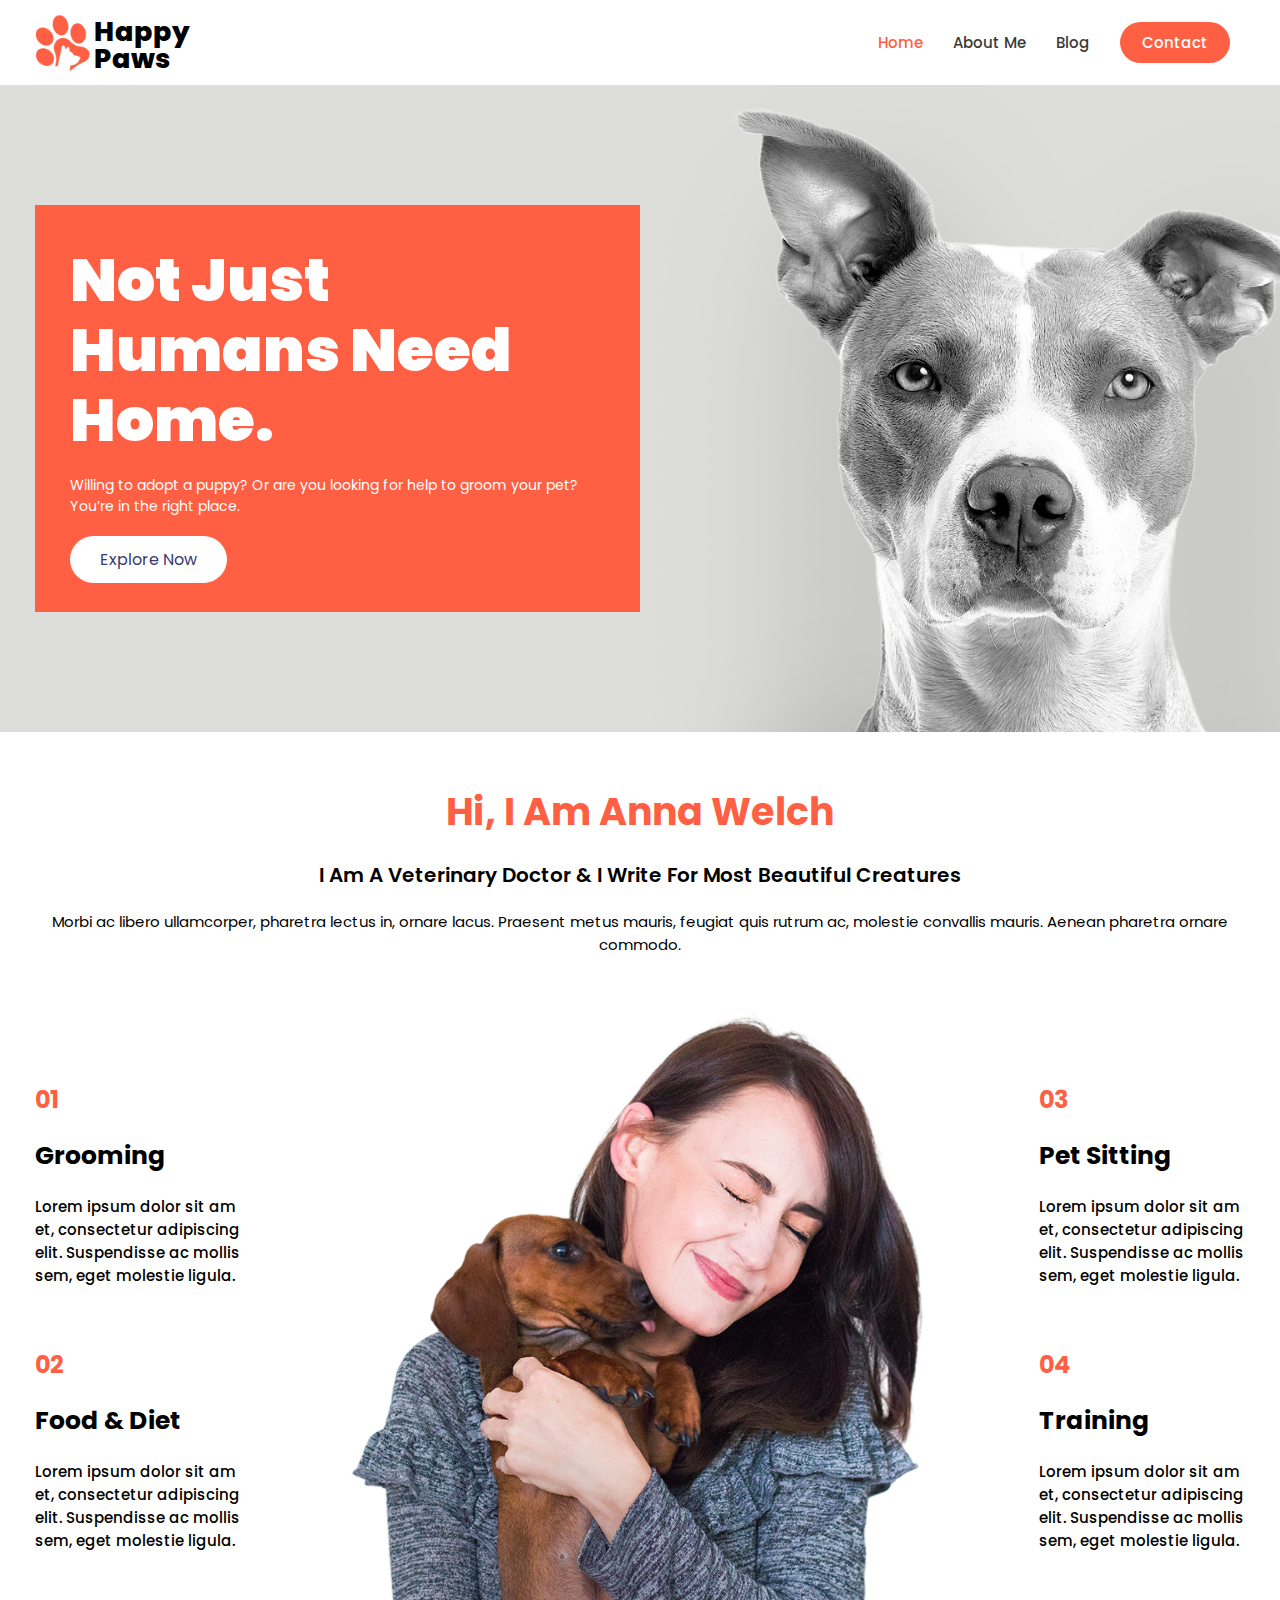
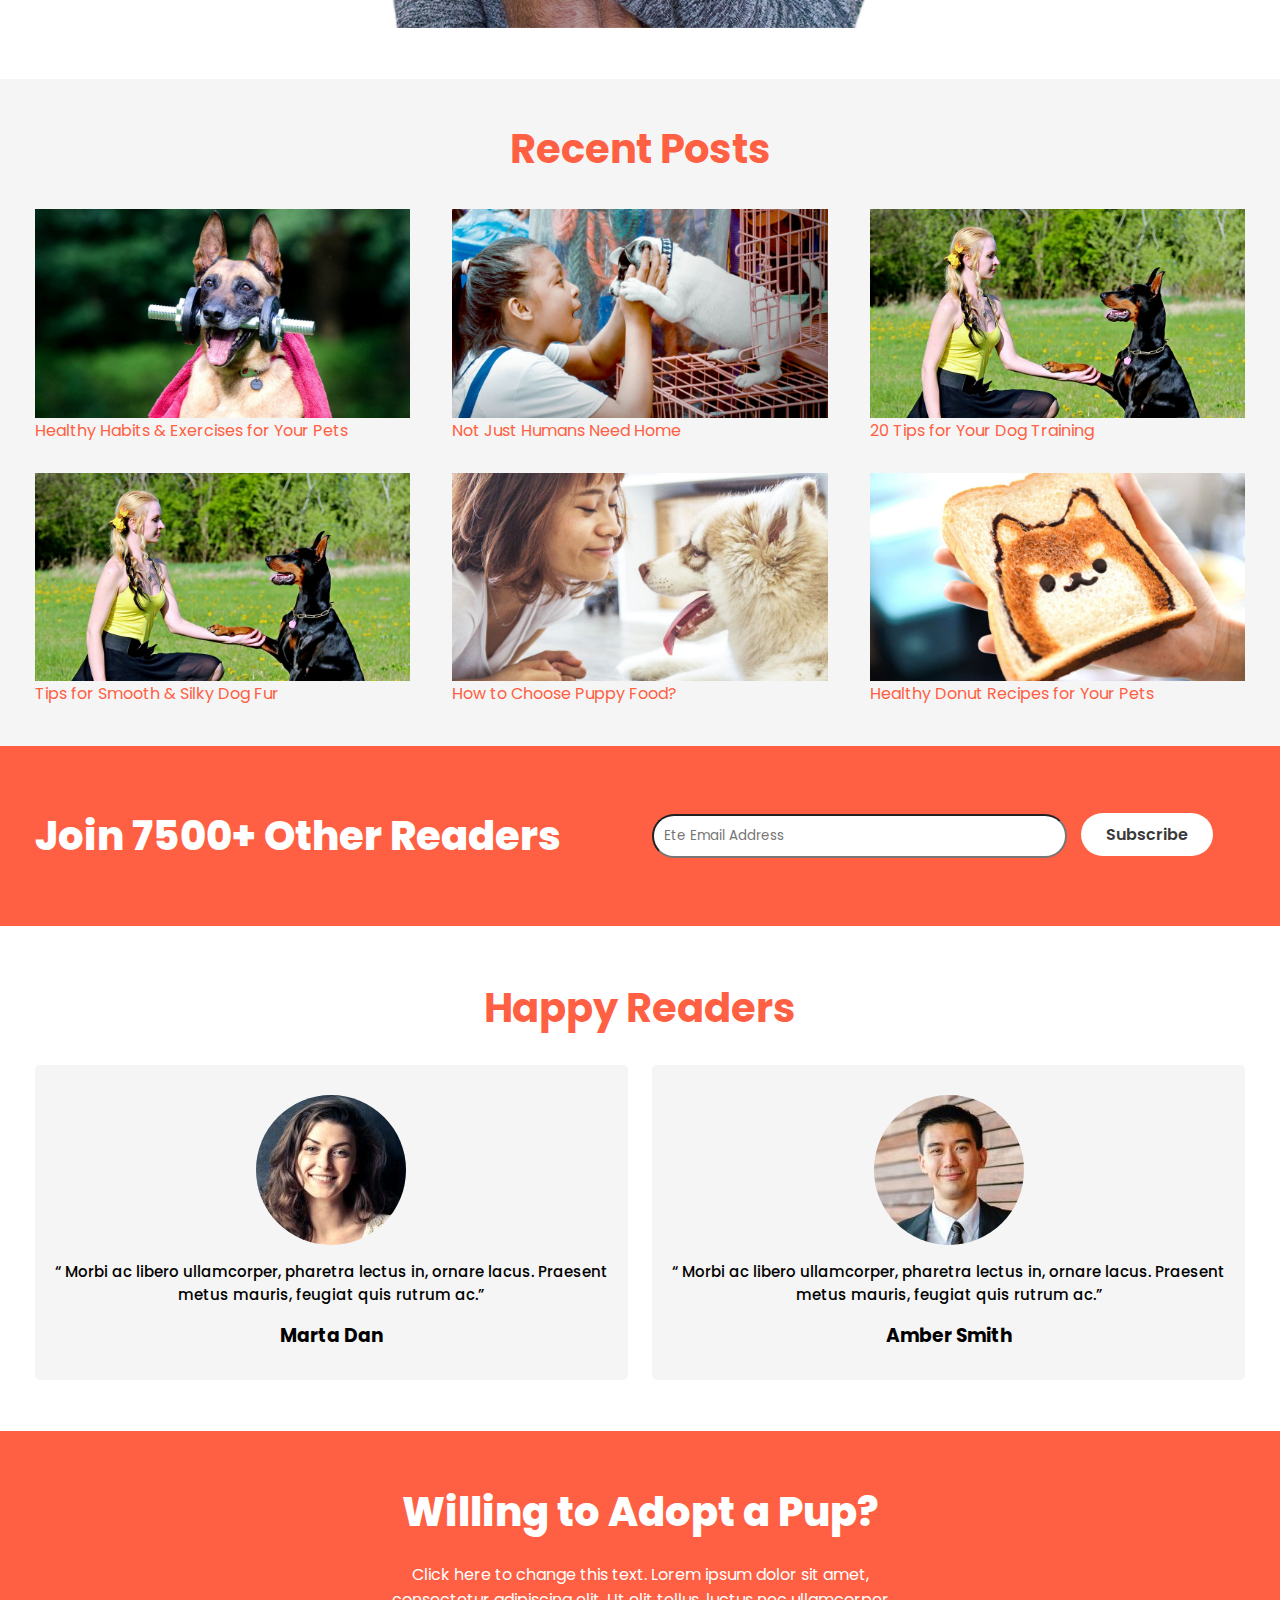
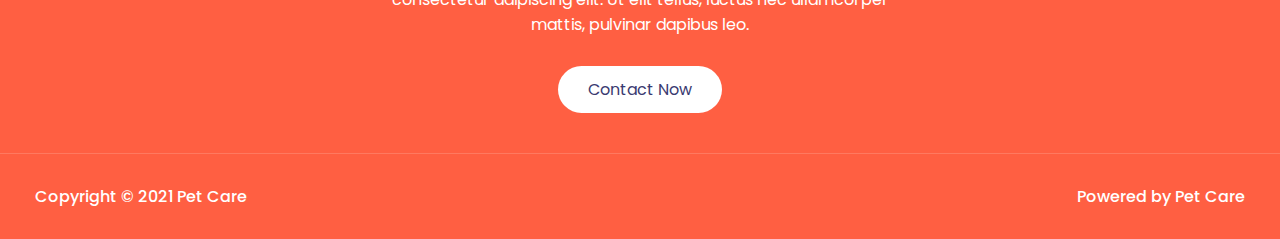
==== index.html @ fa4128a4 "Add files via upload" ====
<!DOCTYPE html>
<html lang="en">

<head>
    <meta charset="UTF-8">
    <meta http-equiv="X-UA-Compatible" content="IE=edge">
    <meta name="viewport" content="width=device-width, initial-scale=1.0">
    <!-- Font Awesome CDN -->
    <link rel="stylesheet" href="https://cdnjs.cloudflare.com/ajax/libs/font-awesome/6.0.0-beta2/css/all.min.css"
        integrity="sha512-YWzhKL2whUzgiheMoBFwW8CKV4qpHQAEuvilg9FAn5VJUDwKZZxkJNuGM4XkWuk94WCrrwslk8yWNGmY1EduTA=="
        crossorigin="anonymous" referrerpolicy="no-referrer" />
    <!-- Mai CSS -->
    <link rel="stylesheet" href="./css/style.css">
    <title>Home-pet Care</title>
</head>

<body>
    <!-- header section Start -->
    <section class="header">
        <header>
            <a href="./index.html" class="header-col1">
                <img src="./images/site-favicon-free-img.png" alt="logo">
                <h2>Happy <br> Paws</h2>
            </a>
            <div class="header-col12">
                <ul>
                    <li><a href="./index.html" class="active">Home</a></li>
                    <li><a href="./about.html">About Me</a></li>
                    <li><a href="./blog.html">Blog</a></li>
                    <li><a href="#">Contact</a></li>
                </ul>
            </div>
        </header>
    </section>
    <!-- header section end -->

    <!-- BAnner start -->
    <section class="banner">
        <div class="container">
            <div class="banner-text">
                <h1>Not Just Humans Need Home.</h1>
                <p>Willing to adopt a puppy? Or are you looking for help to groom your pet? You’re in the right place.
                </p>
                <a href="#" class="btn">Explore Now</a>
            </div>
        </div>
    </section>
    <!-- BAnner end -->


    <!-- about start -->
    <section class="about">
        <div class="textBx">
            <h1>Hi, I Am Anna Welch</h1>
            <h3>I Am A Veterinary Doctor & I Write For Most Beautiful Creatures</h3>
            <p>Morbi ac libero ullamcorper, pharetra lectus in, ornare lacus. Praesent metus mauris, feugiat quis rutrum
                ac, molestie convallis mauris. Aenean pharetra ornare commodo.</p>
        </div>
        <div class="container">
            <div class="col1">
                <div class="textBx2">
                    <h2>01</h2>
                    <h1>Grooming</h1>
                    <p>Lorem ipsum dolor sit amet, consectetur adipiscing elit. Suspendisse ac mollis sem, eget molestie
                        ligula.</p>
                </div>
                <div class="textBx2">
                    <h2>02</h2>
                    <h1>Food & Diet</h1>
                    <p>Lorem ipsum dolor sit amet, consectetur adipiscing elit. Suspendisse ac mollis sem, eget molestie
                        ligula.</p>
                </div>
            </div>
            <div class="col2">
                <img src="./images/about-img.png" alt="Image">
            </div>
            <div class="col1">
                <div class="textBx2">
                    <h2>03</h2>
                    <h1>Pet Sitting</h1>
                    <p>Lorem ipsum dolor sit amet, consectetur adipiscing elit. Suspendisse ac mollis sem, eget molestie
                        ligula.</p>
                </div>
                <div class="textBx2">
                    <h2>04</h2>
                    <h1>Training</h1>
                    <p>Lorem ipsum dolor sit amet, consectetur adipiscing elit. Suspendisse ac mollis sem, eget molestie
                        ligula.</p>
                </div>
            </div>
        </div>
    </section>
    <!-- about end -->


    <!-- post start -->
    <section class="post">
        <h1>Recent Posts</h1>
        <div class="container">
            <div class="col-1">
                <img src="./images/blog08-free-img.jpg" alt="image">
                <p>Healthy Habits & Exercises for Your Pets</p>
            </div>
            <div class="col-1">
                <img src="./images/blog09-free-img.jpg" alt="image">
                <p>Not Just Humans Need Home</p>
            </div>
            <div class="col-1">
                <img src="./images/blog07-free-img.jpg" alt="image">
                <p>20 Tips for Your Dog Training</p>
            </div>
        </div>

        <div class="container post-row">
            <div class="col-1">
                <img src="./images/blog07-free-img.jpg" alt="image">
                <p>Tips for Smooth & Silky Dog Fur</p>
            </div>
            <div class="col-1">
                <img src="./images/blog01-free-img.jpg" alt="image">
                <p>How to Choose Puppy Food?</p>
            </div>
            <div class="col-1">
                <img src="./images/blog02-free-img.jpg" alt="image">
                <p>Healthy Donut Recipes for Your Pets</p>
            </div>
        </div>
    </section>
    <!-- post end -->

    <!-- contrac start -->
    <section class="contact">
        <div class="container">
            <div class="col-1">
                <h1>Join 7500+ Other Readers</h1>
            </div>
            <div class="col-1">
                <form action="#">
                    <input type="text" placeholder="Ete Email Address">
                    <a href="#">Subscribe</a>
                </form>
            </div>
        </div>
    </section>
    <!-- contrac end -->

    <!-- testimonial start -->

    <section class="testimonial">
        <h1>Happy Readers</h1>
        <div class="container">
            <div class="col-1">
                <img src="./images/testimonial1-free-img-150x150.jpg" alt="img">
                <p>“ Morbi ac libero ullamcorper, pharetra lectus in, ornare lacus. Praesent metus mauris, feugiat quis
                    rutrum ac.”</p>
                <h3>Marta Dan</h3>
            </div>
            <div class="col-1">
                <img src="./images/testimonial2-free-img-150x150.jpg" alt="img">
                <p>“ Morbi ac libero ullamcorper, pharetra lectus in, ornare lacus. Praesent metus mauris, feugiat quis
                    rutrum ac.”</p>
                <h3>Amber Smith</h3>
            </div>
        </div>
    </section>
    <!-- testimonial end -->

    <!-- contact2 start -->
    <section class="contact2">
        <div class="">
            <h1>Willing to Adopt a Pup?</h1>
            <p>Click here to change this text. Lorem ipsum dolor sit amet, consectetur adipiscing elit. Ut elit tellus, luctus nec ullamcorper mattis, pulvinar dapibus leo.</p>
            <a href="#" class="btn">Contact Now</a>
        </div>
    </section>
    <!-- contact2 end -->



    <hr>




    <!-- footer start -->
    <footer>
        <div class="container">
            <p>Copyright © 2021 Pet Care</p>
            <p>Powered by Pet Care</p>
        </div>
    </footer>
    <!-- footer end -->
</body>

</html>
---- css/style.css ----
/* Common CSS */
@import url('https://fonts.googleapis.com/css2?family=Poppins:wght@200;300;400;500;600;700;800;900&display=swap');


* {
    margin: 0;
    padding: 0;
    outline: 0;
    box-sizing: border-box;
    font-family: 'Poppins', sans-serif;
}

h1,
h2,
h3,
h4,
h5,
h6,
p,
span,
a {
    font-family: 'Poppins', sans-serif;
}

img {
    max-width: 100%;
    vertical-align: middle;
}

a {
    text-decoration: none;
}

ul,
ol {
    list-style-type: none;
}


/* Regular CSS */
.container {
    width: 1210px;
    margin: 0 auto;
    display: flex;
    justify-content: space-between;
    align-items: center;
}

/* Customization CSS */
.header {
    background: #FFFFFF;
    box-shadow: 0px 1px 0px 0px rgba(104, 103, 103, 0.1);
}

header {
    display: flex;
    justify-content: space-between;
    align-items: center;
    height: 85px;
    width: 1210px;
    margin: 0 auto;
}

header .header-col1 {
    display: flex;
    cursor: pointer;
}

header .header-col1 img {
    width: 55px;
}

header .header-col1 h2 {
    line-height: 27px;
    font-size: 27px;
    font-weight: 800;
    padding-top: 4px;
    margin-left: 4px;
    color: black;
}


header ul {
    display: flex;
}

header ul li {
    padding: 0 15px;
}

header ul li a {
    font-size: 15px;
    color: #3A3A3A;
    font-weight: 500;
    transition: color .3s;
}

header ul li .active {
    color: #FF5F42;
}

header ul li:last-child a {
    background: #FF5F42;
    padding: 10px 22px;
    color: white;
    border-radius: 25px;
    transition: .5s;
}

header ul li:last-child a:hover {
    color: white;
    background: #3A3A3A;
}

header ul li a:hover {
    color: #FF5F42;
}

/* ====== banner ============= */

.banner {
    background: url(../images/pet-care-about.jpg);
    background-attachment: fixed;
    background-position: center;
    background-repeat: no-repeat;
    background-size: cover;
    padding: 120px 0;
}

.banner-text {
    width: 50%;
    background: #FF5F42;
    padding: 40px 35px;
}

.banner h1 {
    font-size: 60px;
    font-weight: 900;
    line-height: 70px;
    color: white;
}

.banner p {
    color: white;
    padding: 20px 0 30px;
    font-size: 14px;
}

.btn {
    color: #3A3A71;
    background: #FFFFFF;
    padding: 12px 30px;
    border-radius: 25px;
    transition: .5s;
}

.btn:hover {
    color: white;
    background: #3A3A3A;
}

/* about */

.about {
    margin-bottom: 4%;
}

.about .textBx {
    text-align: center;
    padding: 4% 0;
    width: 1210px;
    margin: 0 auto;
}

.about .textBx h1 {
    color: #FF5F42;
    font-size: 38px;
    font-weight: 700;
}

.about .textBx h3 {
    font-size: 20px;
    font-weight: 600;
    padding: 20px 0;
}

.about .textBx p {
    font-size: 15px;
}

.about .col1 {
    flex-basis: 17%;
}

.about .col2 {
    flex-basis: 60%;
    text-align: center;
}

.about .col2 img {
    width: 580px;
}

.textBx2 {
    margin-bottom: 60px;
}

.textBx2:last-child {
    margin-bottom: 0;
}

.textBx2 h2 {
    color: #FF5F42;
}

.textBx2 h1 {
    font-size: 25px;
    margin: 20px 0;

}

.textBx2 p {
    font-size: 15px;
    word-break: break-all;
    font-weight: 500;
}

/* post section start */
.post {
    background: #F5F5F5;
    padding: 40px 0;
}

.post h1 {
    text-align: center;
    font-size: 40px;
    color: #FF5F42;
    padding-bottom: 30px;
}

.post .col-1 {
    flex-basis: 31%;
}

.post .col-1 img {}

.post .col-1 p {
    color: #FF5F42;
    transition: color 0.3s;
}

.post .col-1 p:hover {
    color: #3A3A3A;
    cursor: pointer;
}

.post .post-row {
    margin-top: 30px;
}

/* contact start */

.contact {
    background: #FF5F42;
    padding: 60px 0;
}

.contact .col-1 {
    flex-basis: 49%;
}

.contact .col-1 h1 {
    font-size: 40px;
    font-weight: 800;
    color: white;
}

.contact .col-1 input {
    width: 70%;
    padding: 10px;
    border-radius: 25px;
}

.contact .col-1 a {
    margin-left: 10px;
    padding: 10px 25px;
    background: #fff;
    color: #3A3A3A;
    border-radius: 25px;
    font-weight: 600;
    transition: background 0.3s;
}
.contact .col-1 a:hover{
    background: #3A3A3A;
    color: white;
}

/* testimonial */
.testimonial{
    margin: 4% 0;
}
.testimonial h1{
    text-align: center;
    padding-bottom: 27px;
    font-size: 40px;
    color: #FF5F42;
}
.testimonial .col-1{
    flex-basis: 49%;
    background: #F5F5F5;
    padding: 30px 15px;
    text-align: center;
    border-radius: 5px;
}
.testimonial .col-1 img{
    border-radius: 50%;
}
.testimonial .col-1 p{
    padding: 15px 0;
    font-weight: 500;
    font-size: 15px;

}
.testimonial .col-1 h3{}

/* contact2 */

.contact2 {
    padding: 4% 0;
    text-align: center;
    background: #FF5F42;
}
.contact2 div{
    width: 40%;
    margin: 0 auto;
}
.contact2 h1{
    color: white;
    font-weight: 800;
    font-size: 40px;
}
.contact2 p{
    color: white;
    margin: 20px 0 40px;
}
.contact2 a{

}

/* footer */
hr{
    background: #FF7960;
    border: 0;
    height: 1px;
}
footer{
    background: #FF5F42;
}
footer p{
    color: white;
    padding: 30px 0;
    font-weight: 500;
}

/* About section start */

.banner2{
    background: url(../images/about-banner.jpg);
    width: 100%;
    height: 600px;
    background-size: cover;
    background-repeat: no-repeat;
    align-items: center;
    background-attachment: fixed;
    display: flex;
}

.banner-text2{
    margin-left: auto;
    background: #FF5F42;
    padding: 40px 30px;
    width: 50%;

}

.banner-text2 h1{
    color: white;
    font-size: 60px;
    line-height: 75px;
}

.banner-text2 p{
    font-size: 16px;
    padding: 20px 0 0 0;
    color: white;
}


/* details */


.details{
    background: #F5F5F5;
    padding: 3% 0;
}

.details-txBX{}

.details-txBX h1{
    font-size: 40px;
    color: #FF5F42;
}
.details-txBX h2{
    color: #313131;
    font-size: 26px;
    padding: 2% 0;
    font-weight: 600;
}


.details .container{
    align-items: flex-start;
}
.details .details-col{
    flex-basis: 49%;
}.details .details-col p{
    font-size: 14px;
    color: #3A3A3A;
}

.Featured{
    padding: 3% 0;
}

.Featured img {
    cursor: pointer;
}



/* Blog section start */


.banner3{    
    background: url(../images/blogpage-banner.jpg);
    width: 100%;
    height: 600px;
    background-size: cover;
    background-repeat: no-repeat;
    align-items: center;
    background-attachment: fixed;
    display: flex;
}


/* first dog page start */


.dogpage{
    background: #F5F5F5;
    margin: 4% 0;
    padding: 75px 90px;
}
.dogpage h1{
    font-weight: 600;
    color: #313131;
}
.dogpage .angcor a{
    color: #FF5F42;
    font-size: 15px;
    font-weight: 500;
}
.dogpage .angcor span{
    color: #FF5F42;
    font-weight: 500;
}

.dogpage .img{
}
.dogpage p{
}
.dogpage .second-p{
}
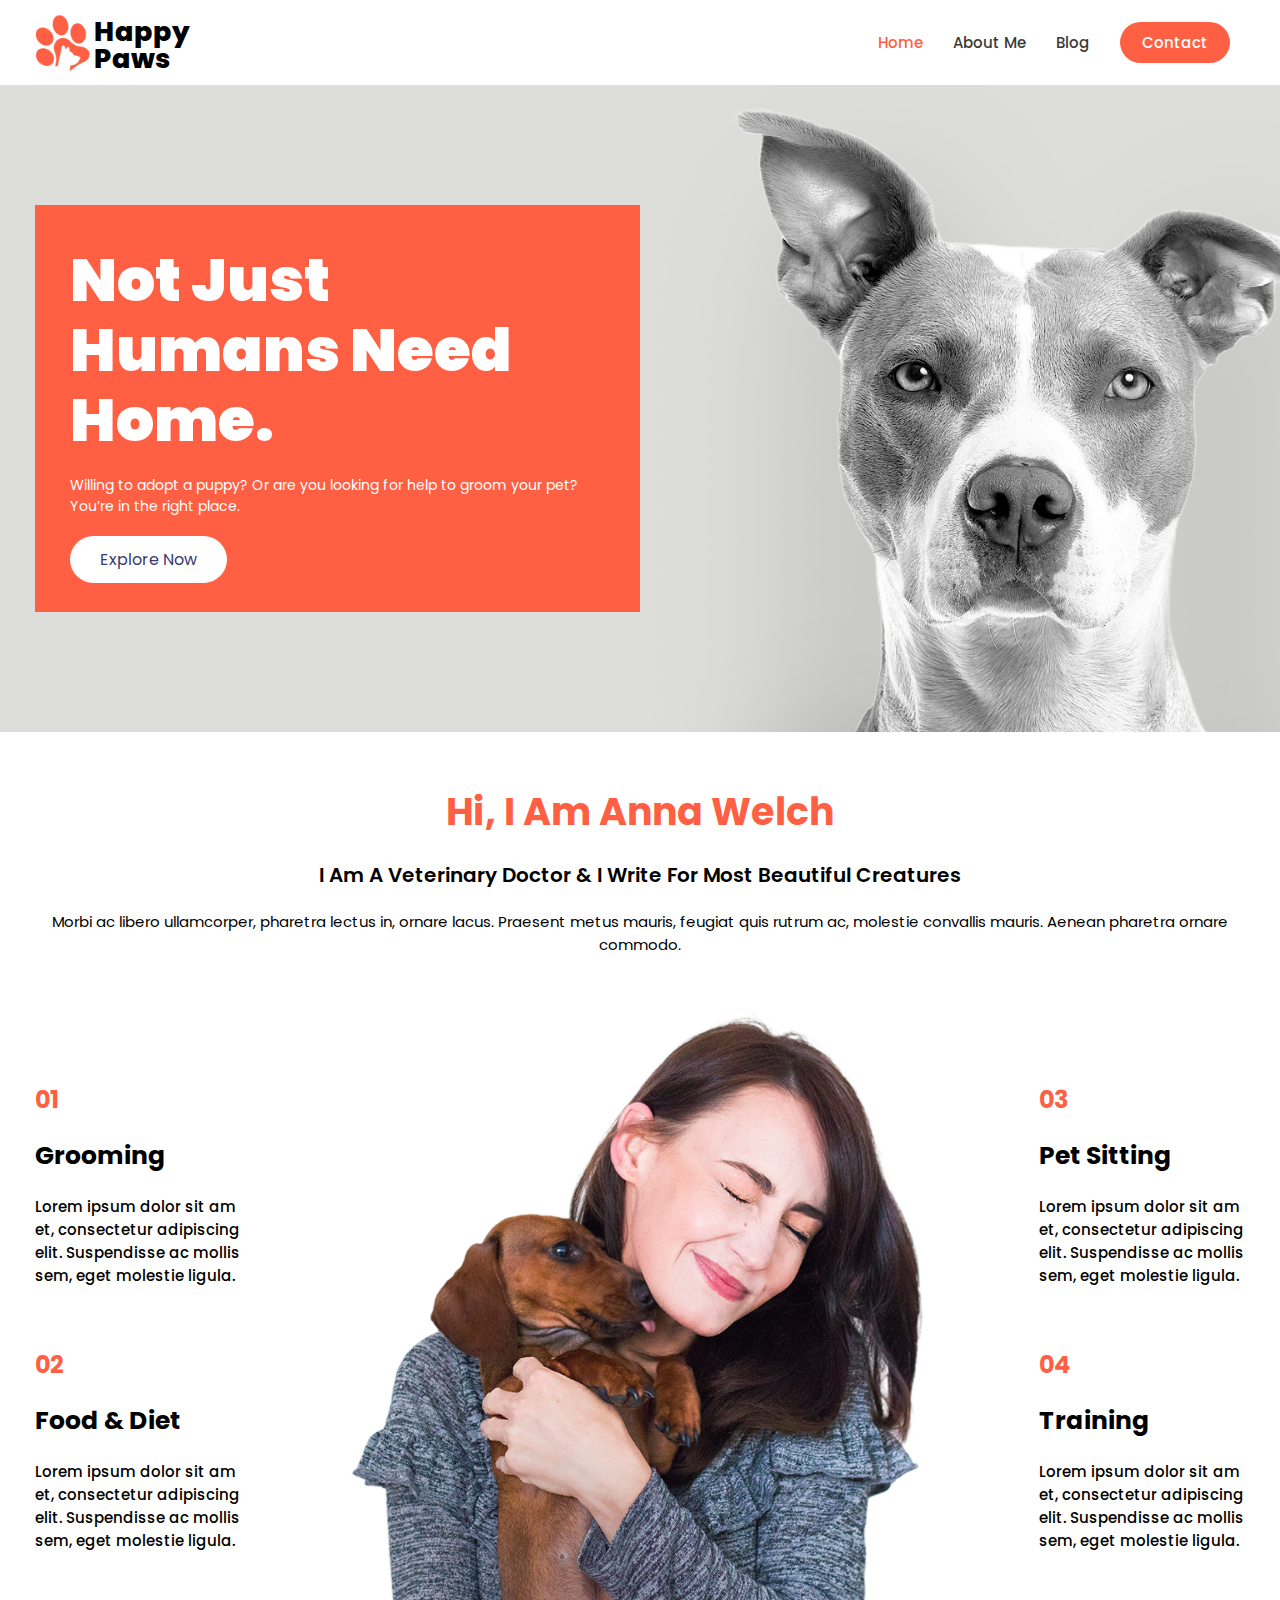
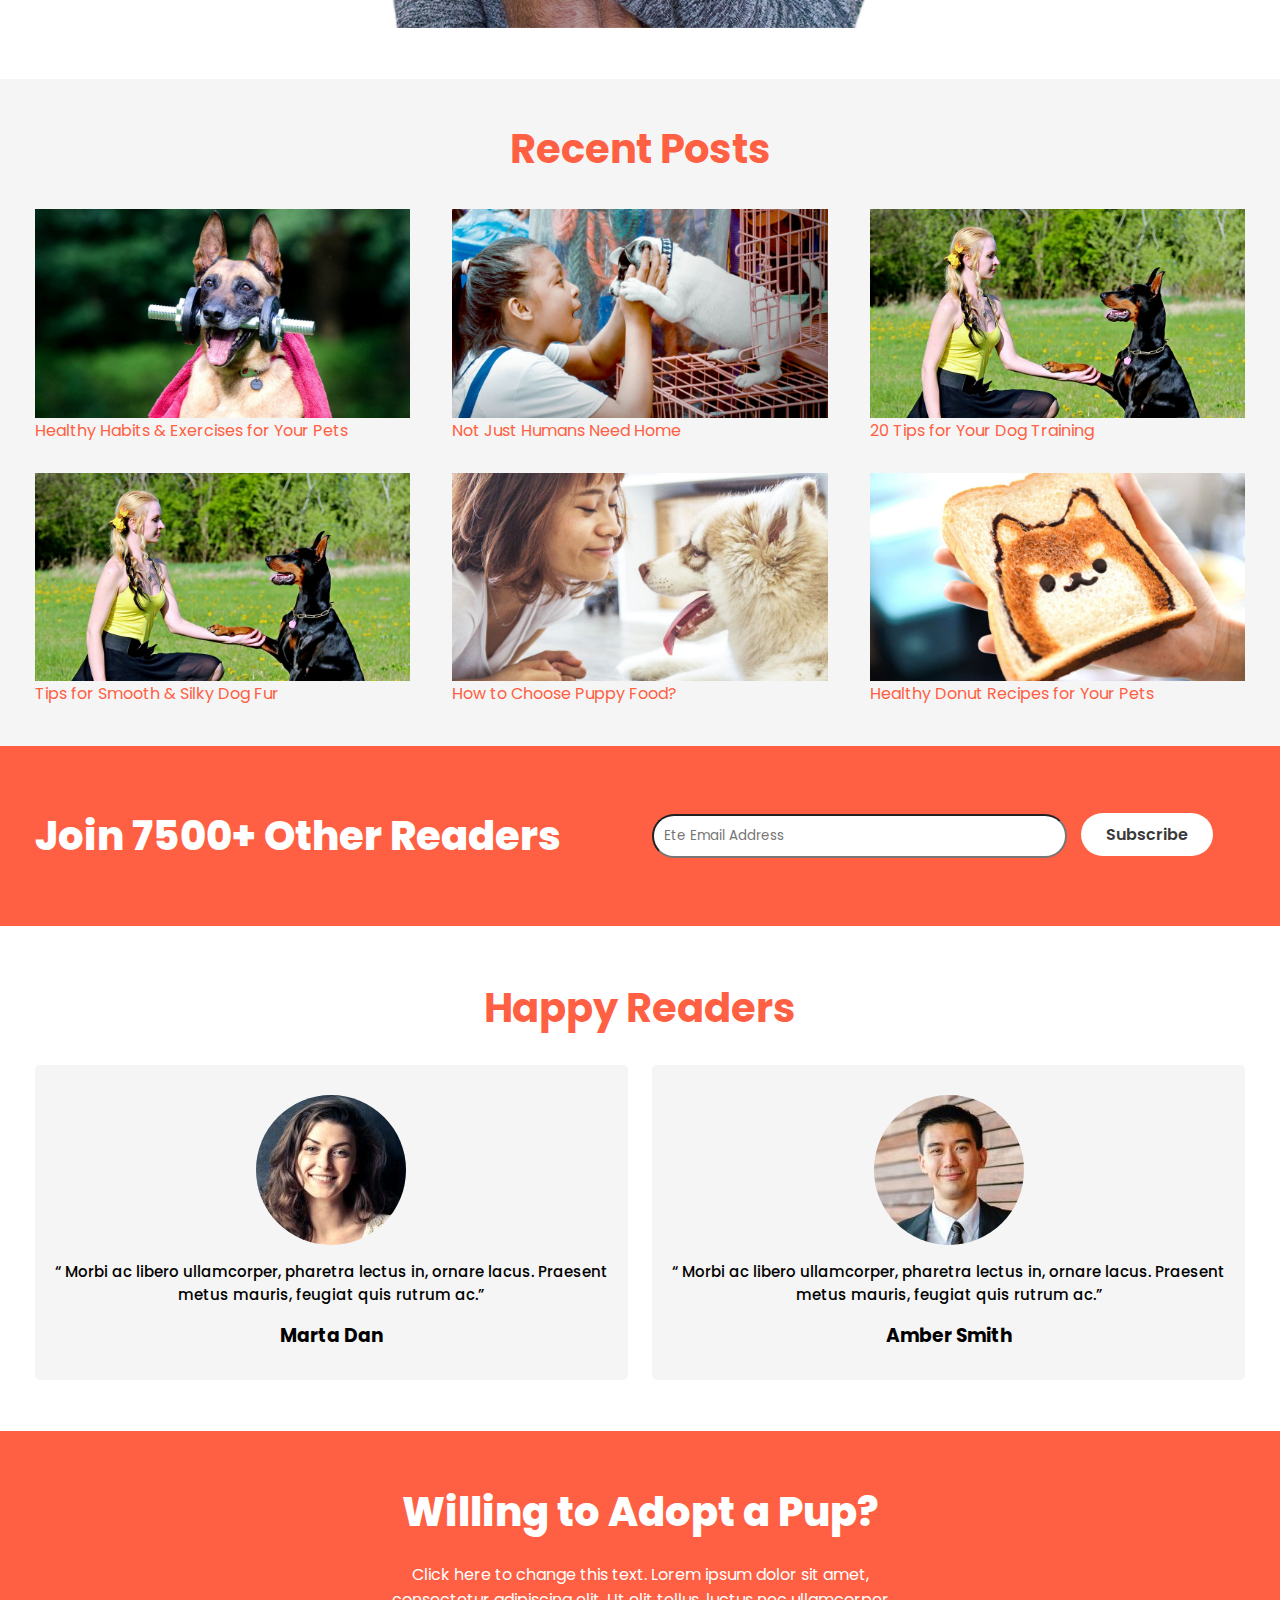
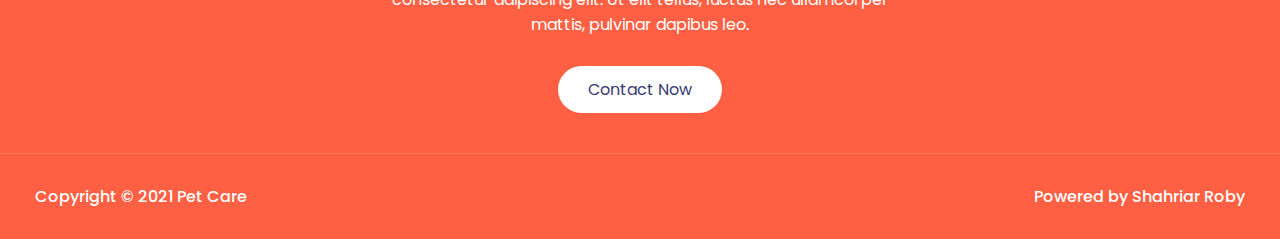
==== commit 3fff3062: "Update index.html" ====
--- a/index.html
+++ b/index.html
@@ -186,10 +186,10 @@
     <footer>
         <div class="container">
             <p>Copyright © 2021 Pet Care</p>
-            <p>Powered by Pet Care</p>
+            <p>Powered by Shahriar Roby</p>
         </div>
     </footer>
     <!-- footer end -->
 </body>
 
-</html>+</html>
